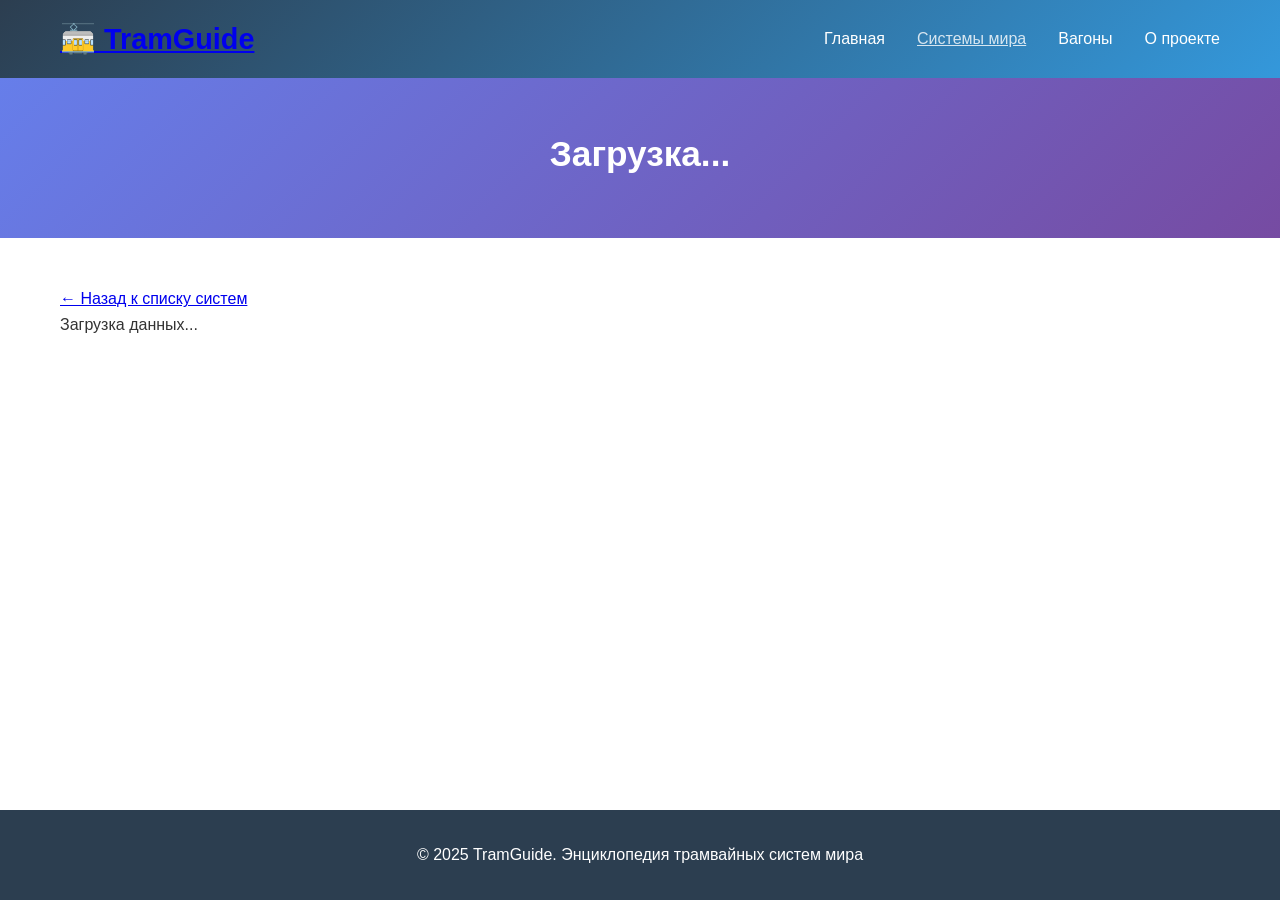
==== system.html @ a95d0fe9 "Create system.html" ====
<!DOCTYPE html>
<html lang="ru">
<head>
    <meta charset="UTF-8">
    <meta name="viewport" content="width=device-width, initial-scale=1.0">
    <title>Загрузка... — TramGuide</title>
    <link rel="stylesheet" href="style.css">
</head>
<body>
    <header>
        <nav class="navbar">
            <div class="container">
                <div class="logo">
                    <a href="index.html"><h1>🚋 TramGuide</h1></a>
                </div>
                <ul class="menu">
                    <li><a href="index.html">Главная</a></li>
                    <li><a href="systems.html" class="active">Системы мира</a></li>
                    <li><a href="trams.html">Вагоны</a></li>
                    <li><a href="about.html">О проекте</a></li>
                </ul>
            </div>
        </nav>
    </header>

    <main>
        <section class="page-header" id="pageHeader">
            <div class="container">
                <h2 id="cityName">Загрузка...</h2>
                <p id="countryName"></p>
            </div>
        </section>

        <section class="content">
            <div class="container">
                <a href="systems.html" class="back-link">← Назад к списку систем</a>
                
                <div class="detail-layout" id="detailContent">
                    <p>Загрузка данных...</p>
                </div>
            </div>
        </section>
    </main>

    <footer>
        <div class="container">
            <p>&copy; 2025 TramGuide. Энциклопедия трамвайных систем мира</p>
        </div>
    </footer>

    <script src="system-detail.js"></script>
</body>
</html>
---- style.css ----
* {
    margin: 0;
    padding: 0;
    box-sizing: border-box;
}

body {
    font-family: -apple-system, BlinkMacSystemFont, 'Segoe UI', Roboto, Oxygen, Ubuntu, Cantarell, sans-serif;
    line-height: 1.6;
    color: #333;
    min-height: 100vh;
    display: flex;
    flex-direction: column;
}

main {
    flex: 1;
}

.container {
    max-width: 1200px;
    margin: 0 auto;
    padding: 0 20px;
}

/* Навигация */
.navbar {
    background: linear-gradient(135deg, #2c3e50 0%, #3498db 100%);
    color: white;
    padding: 1rem 0;
    box-shadow: 0 2px 5px rgba(0,0,0,0.1);
}

.navbar .container {
    display: flex;
    justify-content: space-between;
    align-items: center;
}

.logo h1 {
    font-size: 1.8rem;
    font-weight: 600;
}

.menu {
    display: flex;
    list-style: none;
    gap: 2rem;
}

.menu a {
    color: white;
    text-decoration: none;
    font-weight: 500;
    transition: opacity 0.3s;
}

.menu a:hover,
.menu a.active {
    opacity: 0.8;
    text-decoration: underline;
}

/* Герой секция */
.hero {
    background: linear-gradient(135deg, #667eea 0%, #764ba2 100%);
    color: white;
    padding: 4rem 0;
    text-align: center;
}

.hero h2 {
    font-size: 2.5rem;
    margin-bottom: 1rem;
}

.hero p {
    font-size: 1.2rem;
    opacity: 0.9;
}

/* Заголовок страницы */
.page-header {
    background: linear-gradient(135deg, #667eea 0%, #764ba2 100%);
    color: white;
    padding: 3rem 0;
    text-align: center;
}

.page-header h2 {
    font-size: 2.2rem;
    margin-bottom: 0.5rem;
}

.page-header p {
    font-size: 1.1rem;
    opacity: 0.9;
}

/* Основной контент */
.intro {
    padding: 3rem 0;
}

.intro h3 {
    font-size: 2rem;
    margin-bottom: 1rem;
    color: #2c3e50;
}

.intro > .container > p {
    font-size: 1.1rem;
    margin-bottom: 2rem;
    color: #555;
}

.features {
    display: grid;
    grid-template-columns: repeat(auto-fit, minmax(300px, 1fr));
    gap: 2rem;
    margin-top: 2rem;
}

.feature-card {
    background: #f8f9fa;
    padding: 2rem;
    border-radius: 10px;
    box-shadow: 0 2px 10px rgba(0,0,0,0.1);
    transition: transform 0.3s;
}

.feature-card:hover {
    transform: translateY(-5px);
}

.feature-card h4 {
    font-size: 1.5rem;
    margin-bottom: 0.5rem;
    color: #3498db;
}

/* Контентная секция */
.content {
    padding: 3rem 0;
}

/* Поиск */
.search-box {
    margin-bottom: 2rem;
}

.search-box input {
    width: 100%;
    padding: 1rem;
    font-size: 1.1rem;
    border: 2px solid #e0e0e0;
    border-radius: 10px;
    transition: border-color 0.3s;
}

.search-box input:focus {
    outline: none;
    border-color: #3498db;
}

/* Сетка карточек */
.systems-grid,
.trams-grid {
    display: grid;
    grid-template-columns: repeat(auto-fill, minmax(300px, 1fr));
    gap: 2rem;
}

.system-card,
.tram-card {
    background: white;
    border-radius: 10px;
    box-shadow: 0 2px 10px rgba(0,0,0,0.1);
    overflow: hidden;
    transition: transform 0.3s, box-shadow 0.3s;
}

.system-card:hover,
.tram-card:hover {
    transform: translateY(-5px);
    box-shadow: 0 5px 20px rgba(0,0,0,0.15);
}

.card-image {
    width: 100%;
    height: 200px;
    object-fit: cover;
}

.card-content {
    padding: 1.5rem;
}

.card-content h3 {
    color: #2c3e50;
    margin-bottom: 0.5rem;
    font-size: 1.3rem;
}

.card-content .country {
    color: #7f8c8d;
    font-size: 0.9rem;
    margin-bottom: 1rem;
}

.card-content p {
    color: #555;
    margin-bottom: 0.5rem;
}

/* О проекте */
.about-content {
    max-width: 800px;
    margin: 0 auto;
}

.about-content h3 {
    color: #2c3e50;
    margin-top: 2rem;
    margin-bottom: 1rem;
    font-size: 1.8rem;
}

.about-content p {
    margin-bottom: 1rem;
    font-size: 1.1rem;
    color: #555;
}

.about-list {
    margin: 1rem 0 2rem 2rem;
    line-height: 1.8;
}

.about-list li {
    margin-bottom: 0.5rem;
    color: #555;
}

/* Футер */
footer {
    background: #2c3e50;
    color: white;
    text-align: center;
    padding: 2rem 0;
    margin-top: auto;
}

/* Адаптив */
@media (max-width: 768px) {
    .navbar .container {
        flex-direction: column;
        gap: 1rem;
    }
    
    .menu {
        flex-direction: column;
        gap: 0.5rem;
        text-align: center;
    }
    
    .hero h2,
    .page-header h2 {
        font-size: 1.8rem;
    }

    .systems-grid,
    .trams-grid {
        grid-template-columns: 1fr;
    }
}
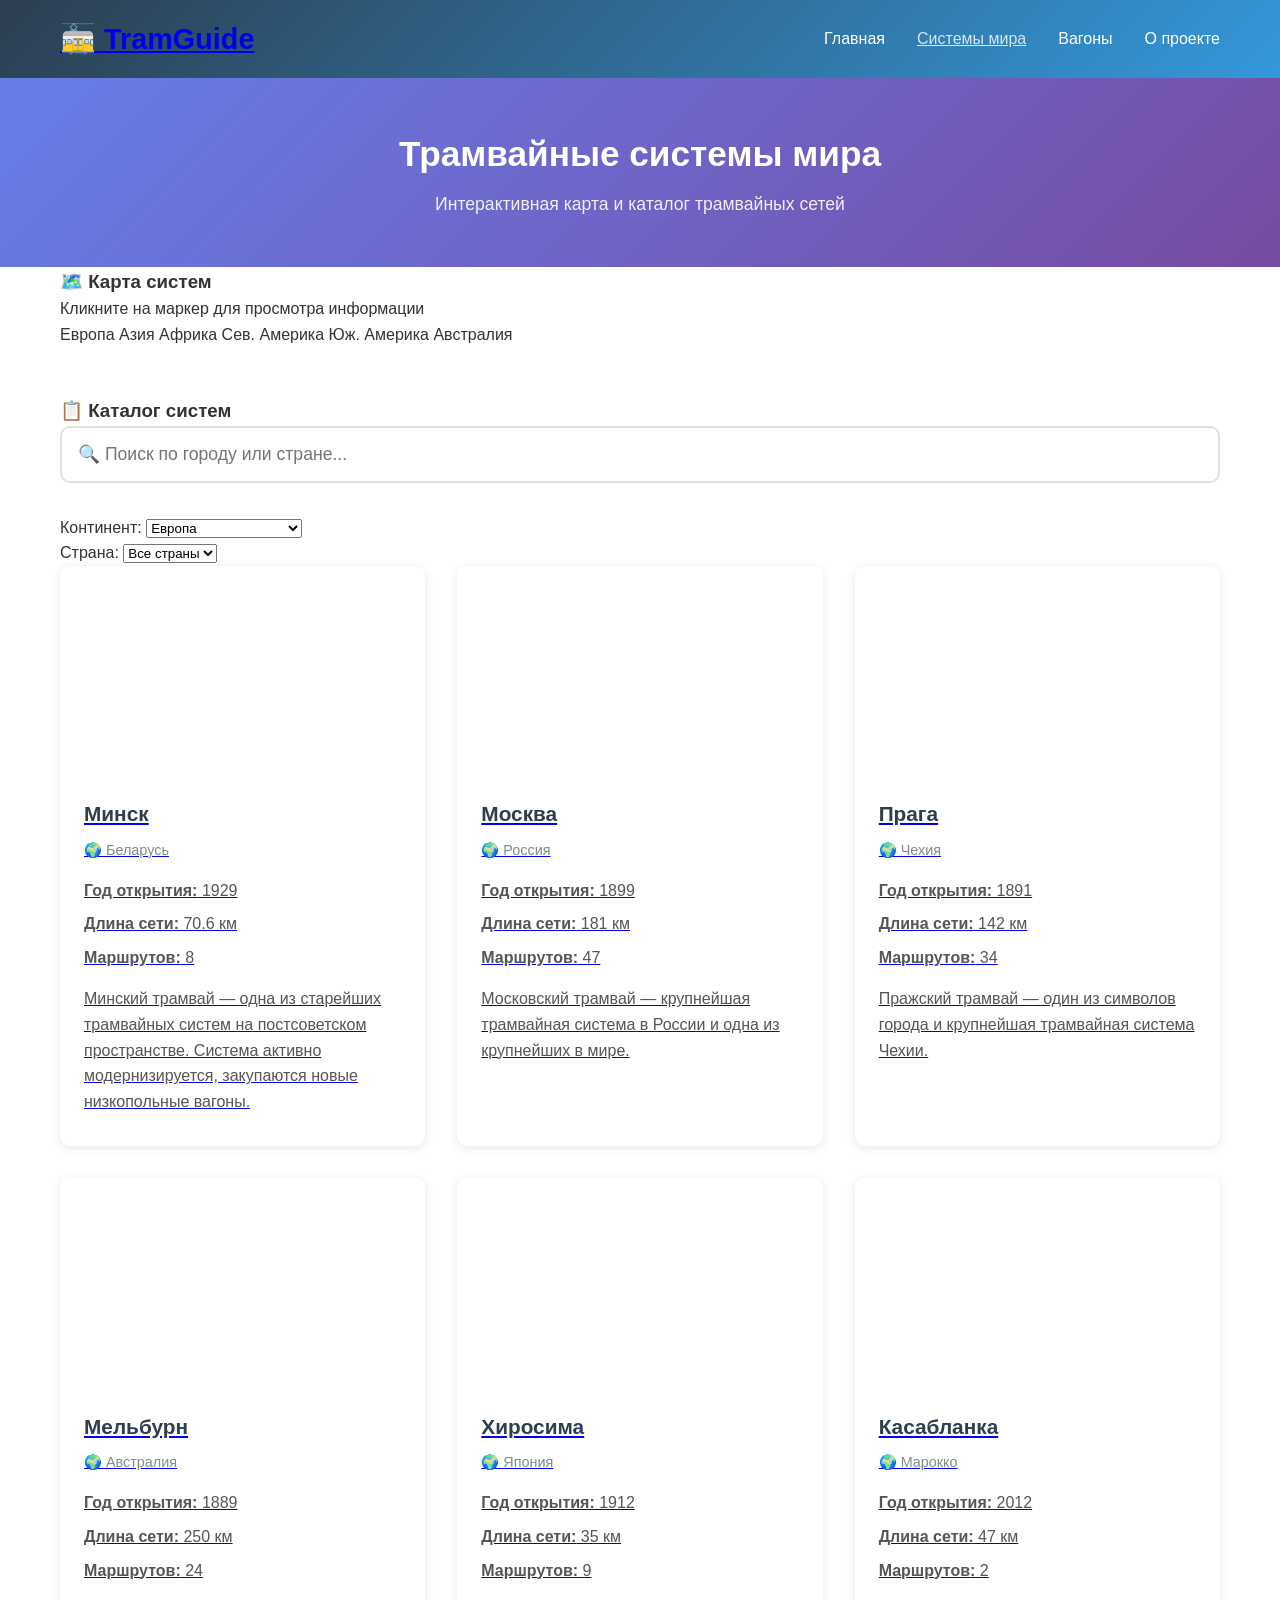
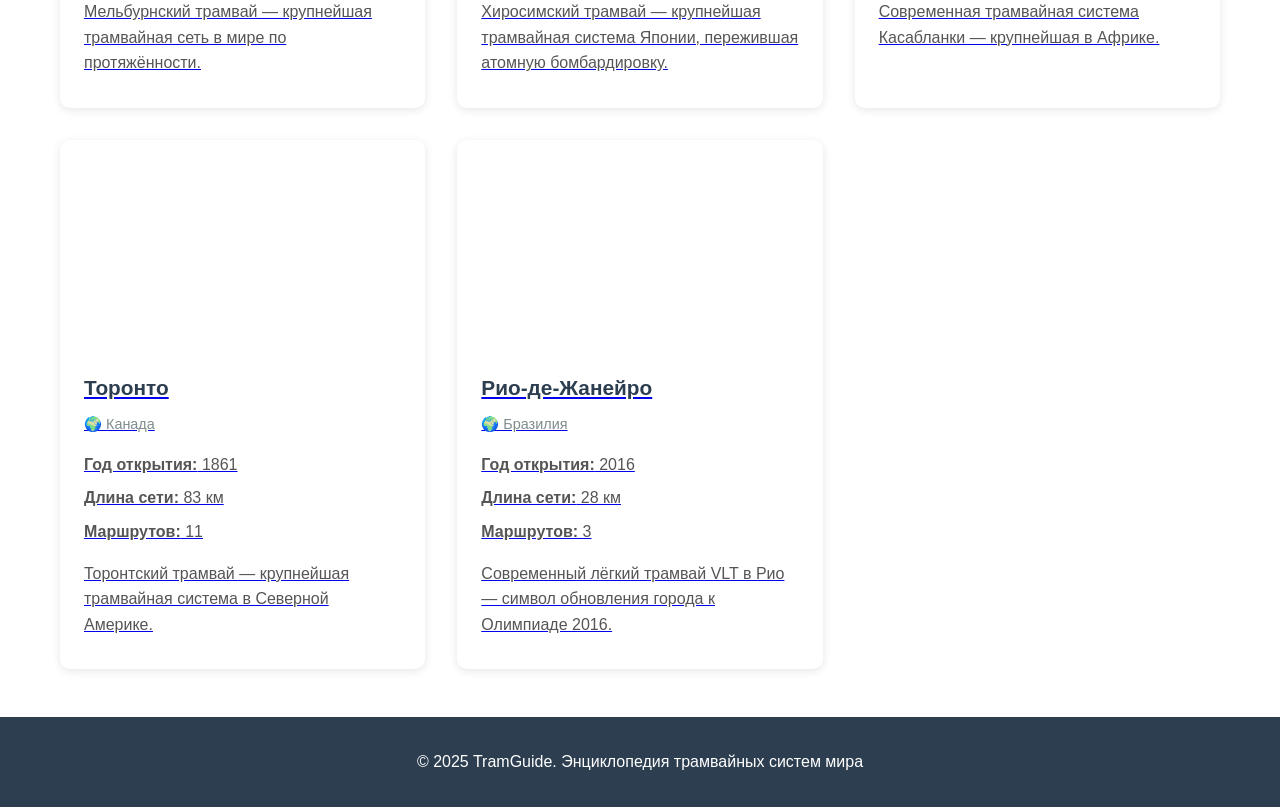
==== commit 88d24c3b: "Update system.html" ====
--- a/system.html
+++ b/system.html
@@ -3,8 +3,9 @@
 <head>
     <meta charset="UTF-8">
     <meta name="viewport" content="width=device-width, initial-scale=1.0">
-    <title>Загрузка... — TramGuide</title>
+    <title>Системы мира — TramGuide</title>
     <link rel="stylesheet" href="style.css">
+    <link rel="stylesheet" href="https://unpkg.com/leaflet@1.9.4/dist/leaflet.css" />
 </head>
 <body>
     <header>
@@ -24,19 +25,43 @@
     </header>
 
     <main>
-        <section class="page-header" id="pageHeader">
+        <section class="page-header">
             <div class="container">
-                <h2 id="cityName">Загрузка...</h2>
-                <p id="countryName"></p>
+                <h2>Трамвайные системы мира</h2>
+                <p>Интерактивная карта и каталог трамвайных сетей</p>
+            </div>
+        </section>
+
+        <section class="map-section">
+            <div class="container">
+                <div class="section-header">
+                    <h3>🗺️ Карта систем</h3>
+                    <p>Кликните на маркер для просмотра информации</p>
+                </div>
+                <div id="map"></div>
+                <div class="map-legend-inline">
+                    <span class="legend-item-inline"><span class="dot" style="background:#3498db"></span> Европа</span>
+                    <span class="legend-item-inline"><span class="dot" style="background:#e74c3c"></span> Азия</span>
+                    <span class="legend-item-inline"><span class="dot" style="background:#f39c12"></span> Африка</span>
+                    <span class="legend-item-inline"><span class="dot" style="background:#2ecc71"></span> Сев. Америка</span>
+                    <span class="legend-item-inline"><span class="dot" style="background:#9b59b6"></span> Юж. Америка</span>
+                    <span class="legend-item-inline"><span class="dot" style="background:#1abc9c"></span> Австралия</span>
+                </div>
             </div>
         </section>
 
         <section class="content">
             <div class="container">
-                <a href="systems.html" class="back-link">← Назад к списку систем</a>
+                <div class="section-header">
+                    <h3>📋 Каталог систем</h3>
+                </div>
                 
-                <div class="detail-layout" id="detailContent">
-                    <p>Загрузка данных...</p>
+                <div class="search-box">
+                    <input type="text" id="searchInput" placeholder="🔍 Поиск по городу или стране...">
+                </div>
+
+                <div class="systems-grid" id="systemsGrid">
+                    <!-- Карточки систем будут здесь -->
                 </div>
             </div>
         </section>
@@ -48,6 +73,7 @@
         </div>
     </footer>
 
-    <script src="system-detail.js"></script>
+    <script src="https://unpkg.com/leaflet@1.9.4/dist/leaflet.js"></script>
+    <script src="systems.js"></script>
 </body>
 </html>
--- a/style.css
+++ b/style.css
@@ -273,4 +273,363 @@
     .trams-grid {
         grid-template-columns: 1fr;
     }
-}
+    /* Фильтры */
+.filters {
+    display: grid;
+    grid-template-columns: repeat(auto-fit, minmax(200px, 1fr));
+    gap: 1rem;
+    margin-bottom: 2rem;
+    padding: 1.5rem;
+    background: #f8f9fa;
+    border-radius: 10px;
+}
+
+.filter-group {
+    display: flex;
+    flex-direction: column;
+    gap: 0.5rem;
+}
+
+.filter-group label {
+    font-weight: 600;
+    color: #2c3e50;
+    font-size: 0.9rem;
+}
+
+.filter-group select {
+    padding: 0.7rem;
+    border: 2px solid #e0e0e0;
+    border-radius: 5px;
+    font-size: 1rem;
+    background: white;
+    cursor: pointer;
+    transition: border-color 0.3s;
+}
+
+.filter-group select:focus {
+    outline: none;
+    border-color: #3498db;
+}
+
+/* Кликабельные карточки */
+.card-link {
+    text-decoration: none;
+    color: inherit;
+    display: block;
+}
+
+.system-card,
+.tram-card {
+    cursor: pointer;
+}
+
+/* Детальная страница */
+.back-link {
+    display: inline-block;
+    margin-bottom: 2rem;
+    color: #3498db;
+    text-decoration: none;
+    font-weight: 500;
+    transition: opacity 0.3s;
+}
+
+.back-link:hover {
+    opacity: 0.7;
+}
+
+.detail-layout {
+    max-width: 1000px;
+    margin: 0 auto;
+}
+
+.detail-main-image {
+    width: 100%;
+    border-radius: 10px;
+    box-shadow: 0 4px 15px rgba(0,0,0,0.1);
+    margin-bottom: 2rem;
+}
+
+.detail-info {
+    margin-bottom: 2rem;
+}
+
+.info-grid {
+    display: grid;
+    grid-template-columns: repeat(auto-fit, minmax(200px, 1fr));
+    gap: 1rem;
+    margin-bottom: 2rem;
+}
+
+.info-card {
+    background: #f8f9fa;
+    padding: 1.5rem;
+    border-radius: 10px;
+    display: flex;
+    flex-direction: column;
+    gap: 0.5rem;
+}
+
+.info-label {
+    font-size: 0.9rem;
+    color: #7f8c8d;
+    font-weight: 500;
+}
+
+.info-value {
+    font-size: 1.3rem;
+    font-weight: 600;
+    color: #2c3e50;
+}
+
+.detail-description {
+    margin-bottom: 2rem;
+}
+
+.detail-description h3 {
+    color: #2c3e50;
+    margin-bottom: 1rem;
+    font-size: 1.8rem;
+}
+
+.description-text p {
+    margin-bottom: 1rem;
+    line-height: 1.8;
+    color: #555;
+}
+
+/* Спецификации */
+.specs-section {
+    margin-top: 2rem;
+}
+
+.specs-section h3 {
+    color: #2c3e50;
+    margin-bottom: 1rem;
+}
+
+.specs-grid {
+    display: grid;
+    grid-template-columns: repeat(auto-fill, minmax(200px, 1fr));
+    gap: 1rem;
+    background: #f8f9fa;
+    padding: 1.5rem;
+    border-radius: 10px;
+}
+
+.spec-item {
+    display: flex;
+    justify-content: space-between;
+    padding: 0.5rem 0;
+}
+
+.spec-label {
+    color: #7f8c8d;
+    font-weight: 500;
+}
+
+.spec-value {
+    color: #2c3e50;
+    font-weight: 600;
+}
+
+/* Факты */
+.facts-section {
+    margin: 2rem 0;
+    padding: 1.5rem;
+    background: #e8f4f8;
+    border-left: 4px solid #3498db;
+    border-radius: 5px;
+}
+
+.facts-section h3 {
+    color: #2c3e50;
+    margin-bottom: 1rem;
+}
+
+.facts-list {
+    list-style: none;
+    padding: 0;
+}
+
+.facts-list li {
+    padding: 0.5rem 0;
+    padding-left: 1.5rem;
+    position: relative;
+    color: #555;
+}
+
+.facts-list li:before {
+    content: "✓";
+    position: absolute;
+    left: 0;
+    color: #3498db;
+    font-weight: bold;
+}
+
+/* Города эксплуатации */
+.cities-section {
+    margin: 2rem 0;
+}
+
+.cities-section h3 {
+    color: #2c3e50;
+    margin-bottom: 1rem;
+}
+
+.cities-list {
+    background: #f8f9fa;
+    padding: 1.5rem;
+    border-radius: 10px;
+}
+
+.country-cities {
+    padding: 0.5rem 0;
+    color: #555;
+}
+
+.country-cities strong {
+    color: #2c3e50;
+}
+
+/* Галерея */
+.gallery {
+    margin: 2rem 0;
+}
+
+.gallery h3 {
+    color: #2c3e50;
+    margin-bottom: 1rem;
+}
+
+.gallery-grid {
+    display: grid;
+    grid-template-columns: repeat(auto-fill, minmax(250px, 1fr));
+    gap: 1rem;
+}
+
+.gallery-image {
+    width: 100%;
+    height: 200px;
+    object-fit: cover;
+    border-radius: 10px;
+    cursor: pointer;
+    transition: transform 0.3s;
+}
+
+.gallery-image:hover {
+    transform: scale(1.05);
+}
+
+/* Видео */
+.videos {
+    margin: 2rem 0;
+}
+
+.videos h3 {
+    color: #2c3e50;
+    margin-bottom: 1rem;
+}
+
+.videos-grid {
+    display: grid;
+    grid-template-columns: repeat(auto-fit, minmax(300px, 1fr));
+    gap: 1rem;
+}
+
+.videos-grid iframe {
+    width: 100%;
+    height: 250px;
+    border-radius: 10px;
+}
+
+/* Модальное окно для изображений */
+.image-modal {
+    position: fixed;
+    top: 0;
+    left: 0;
+    width: 100%;
+    height: 100%;
+    z-index: 9999;
+}
+
+.modal-backdrop {
+    width: 100%;
+    height: 100%;
+    background: rgba(0,0,0,0.9);
+    display: flex;
+    align-items: center;
+    justify-content: center;
+    cursor: pointer;
+    position: relative;
+}
+
+.modal-backdrop img {
+    max-width: 90%;
+    max-height: 90%;
+    border-radius: 10px;
+}
+
+.modal-close {
+    position: absolute;
+    top: 20px;
+    right: 30px;
+    font-size: 3rem;
+    color: white;
+    cursor: pointer;
+}
+
+/* Кнопки */
+.btn {
+    display: inline-block;
+    padding: 1rem 2rem;
+    background: #3498db;
+    color: white;
+    text-decoration: none;
+    border-radius: 5px;
+    font-weight: 600;
+    transition: background 0.3s;
+}
+
+.btn:hover {
+    background: #2980b9;
+}
+
+.external-link {
+    margin-top: 2rem;
+    text-align: center;
+}
+
+/* Сообщение об ошибке */
+.error-message {
+    text-align: center;
+    padding: 3rem;
+}
+
+.error-message h3 {
+    color: #e74c3c;
+    margin-bottom: 1rem;
+}
+
+/* Цвет заголовка для вагонов */
+.page-header-tram {
+    background: linear-gradient(135deg, #9b59b6 0%, #e74c3c 100%);
+}
+
+/* Адаптив для детальных страниц */
+@media (max-width: 768px) {
+    .filters {
+        grid-template-columns: 1fr;
+    }
+    
+    .info-grid {
+        grid-template-columns: 1fr;
+    }
+    
+    .specs-grid {
+        grid-template-columns: 1fr;
+    }
+    
+    .gallery-grid {
+        grid-template-columns: 1fr;
+    }
+}
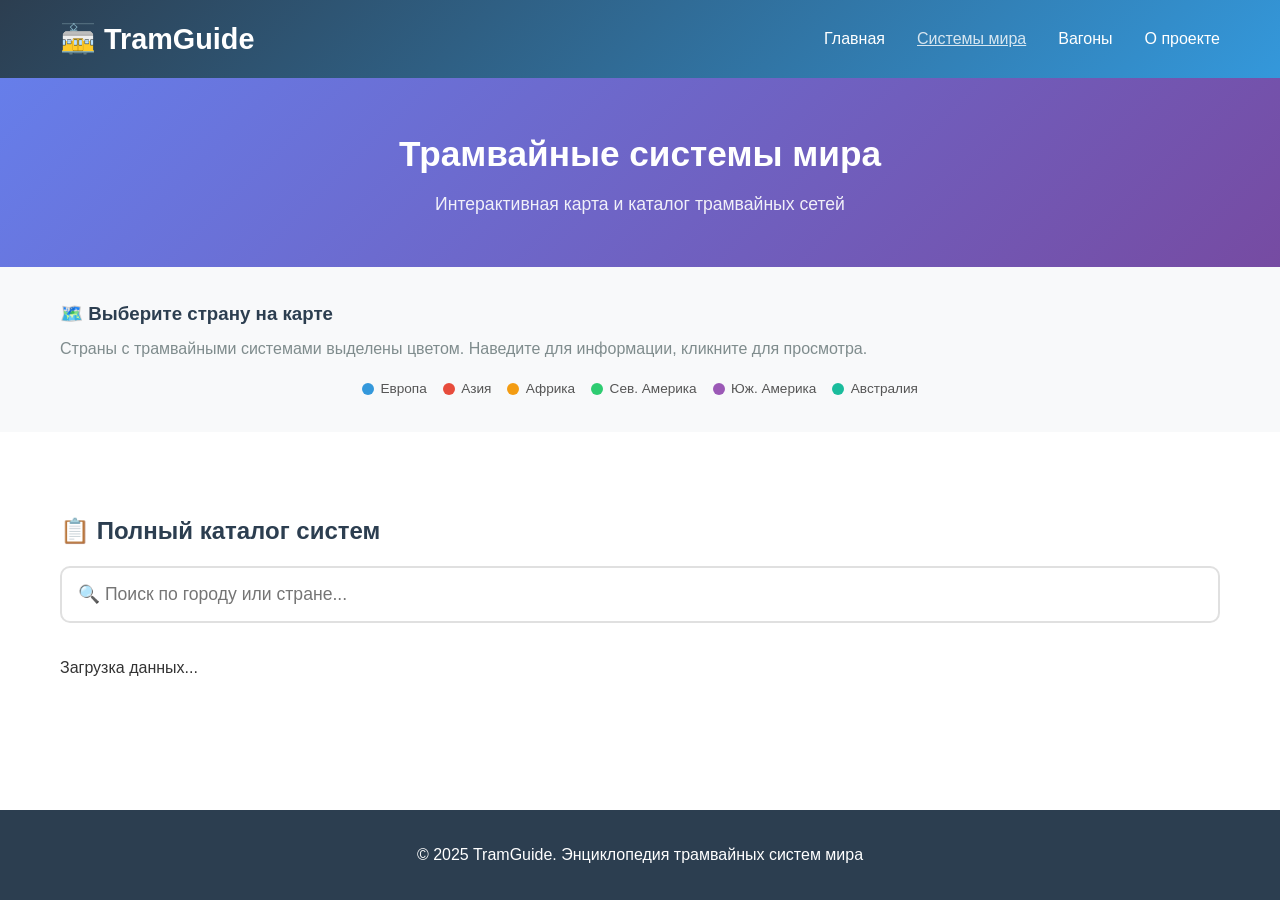
==== commit 64c831e5: "Update system.html" ====
--- a/system.html
+++ b/system.html
@@ -5,14 +5,181 @@
     <meta name="viewport" content="width=device-width, initial-scale=1.0">
     <title>Системы мира — TramGuide</title>
     <link rel="stylesheet" href="style.css">
-    <link rel="stylesheet" href="https://unpkg.com/leaflet@1.9.4/dist/leaflet.css" />
+    <style>
+        /* Стили для SVG карты */
+        .map-wrapper {
+            display: grid;
+            grid-template-columns: 1fr 280px;
+            gap: 1rem;
+            align-items: start;
+        }
+        
+        .svg-map-container {
+            background: #f0f8ff;
+            border-radius: 10px;
+            overflow: hidden;
+            box-shadow: 0 4px 15px rgba(0,0,0,0.1);
+        }
+        
+        .world-map-svg {
+            width: 100%;
+            height: auto;
+            display: block;
+        }
+        
+        .world-map-svg .country {
+            stroke: #fff;
+            stroke-width: 1;
+            cursor: pointer;
+            transition: all 0.2s ease;
+        }
+        
+        .world-map-svg .country:hover {
+            filter: brightness(1.2);
+            stroke-width: 2;
+        }
+        
+        .world-map-svg .country.has-trams:hover {
+            transform: scale(1.02);
+            filter: brightness(1.3) drop-shadow(0 2px 4px rgba(0,0,0,0.3));
+        }
+        
+        .country-info {
+            background: white;
+            padding: 1.5rem;
+            border-radius: 10px;
+            box-shadow: 0 2px 10px rgba(0,0,0,0.1);
+            min-height: 120px;
+        }
+        
+        .country-info h4 {
+            color: #2c3e50;
+            margin: 0 0 0.5rem 0;
+            font-size: 1.3rem;
+        }
+        
+        .country-info p {
+            margin: 0.3rem 0;
+            color: #555;
+        }
+        
+        .country-info .hint {
+            color: #999;
+            font-style: italic;
+        }
+        
+        .country-info .click-hint {
+            color: #3498db;
+            font-size: 0.9rem;
+            margin-top: 0.5rem;
+        }
+        
+        .country-systems {
+            margin-top: 2rem;
+        }
+        
+        .country-systems h3 {
+            color: #2c3e50;
+            margin-bottom: 1rem;
+        }
+        
+        .systems-mini-grid {
+            display: grid;
+            grid-template-columns: repeat(auto-fill, minmax(200px, 1fr));
+            gap: 1rem;
+        }
+        
+        .system-mini-card {
+            background: white;
+            border-radius: 10px;
+            padding: 1rem;
+            text-decoration: none;
+            color: inherit;
+            box-shadow: 0 2px 10px rgba(0,0,0,0.1);
+            transition: transform 0.2s, box-shadow 0.2s;
+            border-left: 4px solid #3498db;
+        }
+        
+        .system-mini-card:hover {
+            transform: translateY(-3px);
+            box-shadow: 0 4px 15px rgba(0,0,0,0.15);
+        }
+        
+        .system-mini-card h4 {
+            margin: 0 0 0.5rem 0;
+            color: #2c3e50;
+        }
+        
+        .system-mini-card p {
+            margin: 0.2rem 0;
+            font-size: 0.9rem;
+            color: #666;
+        }
+        
+        .map-section {
+            padding: 2rem 0;
+            background: #f8f9fa;
+        }
+        
+        .map-section h3 {
+            color: #2c3e50;
+            margin-bottom: 0.5rem;
+        }
+        
+        .map-section > .container > p {
+            color: #7f8c8d;
+            margin-bottom: 1rem;
+        }
+        
+        .map-legend-inline {
+            display: flex;
+            flex-wrap: wrap;
+            gap: 1rem;
+            margin-top: 1rem;
+            justify-content: center;
+        }
+        
+        .legend-item-inline {
+            display: flex;
+            align-items: center;
+            gap: 0.4rem;
+            font-size: 0.85rem;
+            color: #555;
+        }
+        
+        .dot {
+            width: 12px;
+            height: 12px;
+            border-radius: 50%;
+            display: inline-block;
+        }
+        
+        .catalog-header {
+            margin: 2rem 0 1rem 0;
+        }
+        
+        .catalog-header h3 {
+            color: #2c3e50;
+            font-size: 1.5rem;
+        }
+        
+        @media (max-width: 768px) {
+            .map-wrapper {
+                grid-template-columns: 1fr;
+            }
+            
+            .country-info {
+                min-height: auto;
+            }
+        }
+    </style>
 </head>
 <body>
     <header>
         <nav class="navbar">
             <div class="container">
                 <div class="logo">
-                    <a href="index.html"><h1>🚋 TramGuide</h1></a>
+                    <a href="index.html" style="text-decoration: none; color: inherit;"><h1>🚋 TramGuide</h1></a>
                 </div>
                 <ul class="menu">
                     <li><a href="index.html">Главная</a></li>
@@ -34,11 +201,11 @@
 
         <section class="map-section">
             <div class="container">
-                <div class="section-header">
-                    <h3>🗺️ Карта систем</h3>
-                    <p>Кликните на маркер для просмотра информации</p>
-                </div>
-                <div id="map"></div>
+                <h3>🗺️ Выберите страну на карте</h3>
+                <p>Страны с трамвайными системами выделены цветом. Наведите для информации, кликните для просмотра.</p>
+                
+                <div id="interactiveMap"></div>
+                
                 <div class="map-legend-inline">
                     <span class="legend-item-inline"><span class="dot" style="background:#3498db"></span> Европа</span>
                     <span class="legend-item-inline"><span class="dot" style="background:#e74c3c"></span> Азия</span>
@@ -52,8 +219,8 @@
 
         <section class="content">
             <div class="container">
-                <div class="section-header">
-                    <h3>📋 Каталог систем</h3>
+                <div class="catalog-header">
+                    <h3>📋 Полный каталог систем</h3>
                 </div>
                 
                 <div class="search-box">
@@ -61,7 +228,7 @@
                 </div>
 
                 <div class="systems-grid" id="systemsGrid">
-                    <!-- Карточки систем будут здесь -->
+                    <p>Загрузка данных...</p>
                 </div>
             </div>
         </section>
@@ -73,7 +240,7 @@
         </div>
     </footer>
 
-    <script src="https://unpkg.com/leaflet@1.9.4/dist/leaflet.js"></script>
+    <script src="world-map.js"></script>
     <script src="systems.js"></script>
 </body>
 </html>
--- a/style.css
+++ b/style.css
@@ -632,4 +632,78 @@
     .gallery-grid {
         grid-template-columns: 1fr;
     }
-}
+    /* Секция карты */
+.map-section {
+    padding: 2rem 0;
+    background: #f8f9fa;
+}
+
+.map-section .section-header {
+    margin-bottom: 1rem;
+}
+
+.map-section .section-header h3 {
+    color: #2c3e50;
+    font-size: 1.5rem;
+    margin-bottom: 0.3rem;
+}
+
+.map-section .section-header p {
+    color: #7f8c8d;
+    font-size: 0.95rem;
+}
+
+#map {
+    height: 450px;
+    width: 100%;
+    border-radius: 10px;
+    box-shadow: 0 4px 15px rgba(0,0,0,0.1);
+    z-index: 1;
+}
+
+.map-legend-inline {
+    display: flex;
+    flex-wrap: wrap;
+    gap: 1rem;
+    margin-top: 1rem;
+    justify-content: center;
+}
+
+.legend-item-inline {
+    display: flex;
+    align-items: center;
+    gap: 0.4rem;
+    font-size: 0.85rem;
+    color: #555;
+}
+
+.dot {
+    width: 12px;
+    height: 12px;
+    border-radius: 50%;
+    display: inline-block;
+}
+
+.section-header {
+    margin-bottom: 1.5rem;
+}
+
+.section-header h3 {
+    color: #2c3e50;
+    font-size: 1.5rem;
+}
+
+/* Адаптив для карты */
+@media (max-width: 768px) {
+    #map {
+        height: 350px;
+    }
+    
+    .map-legend-inline {
+        gap: 0.5rem;
+    }
+    
+    .legend-item-inline {
+        font-size: 0.75rem;
+    }
+}
